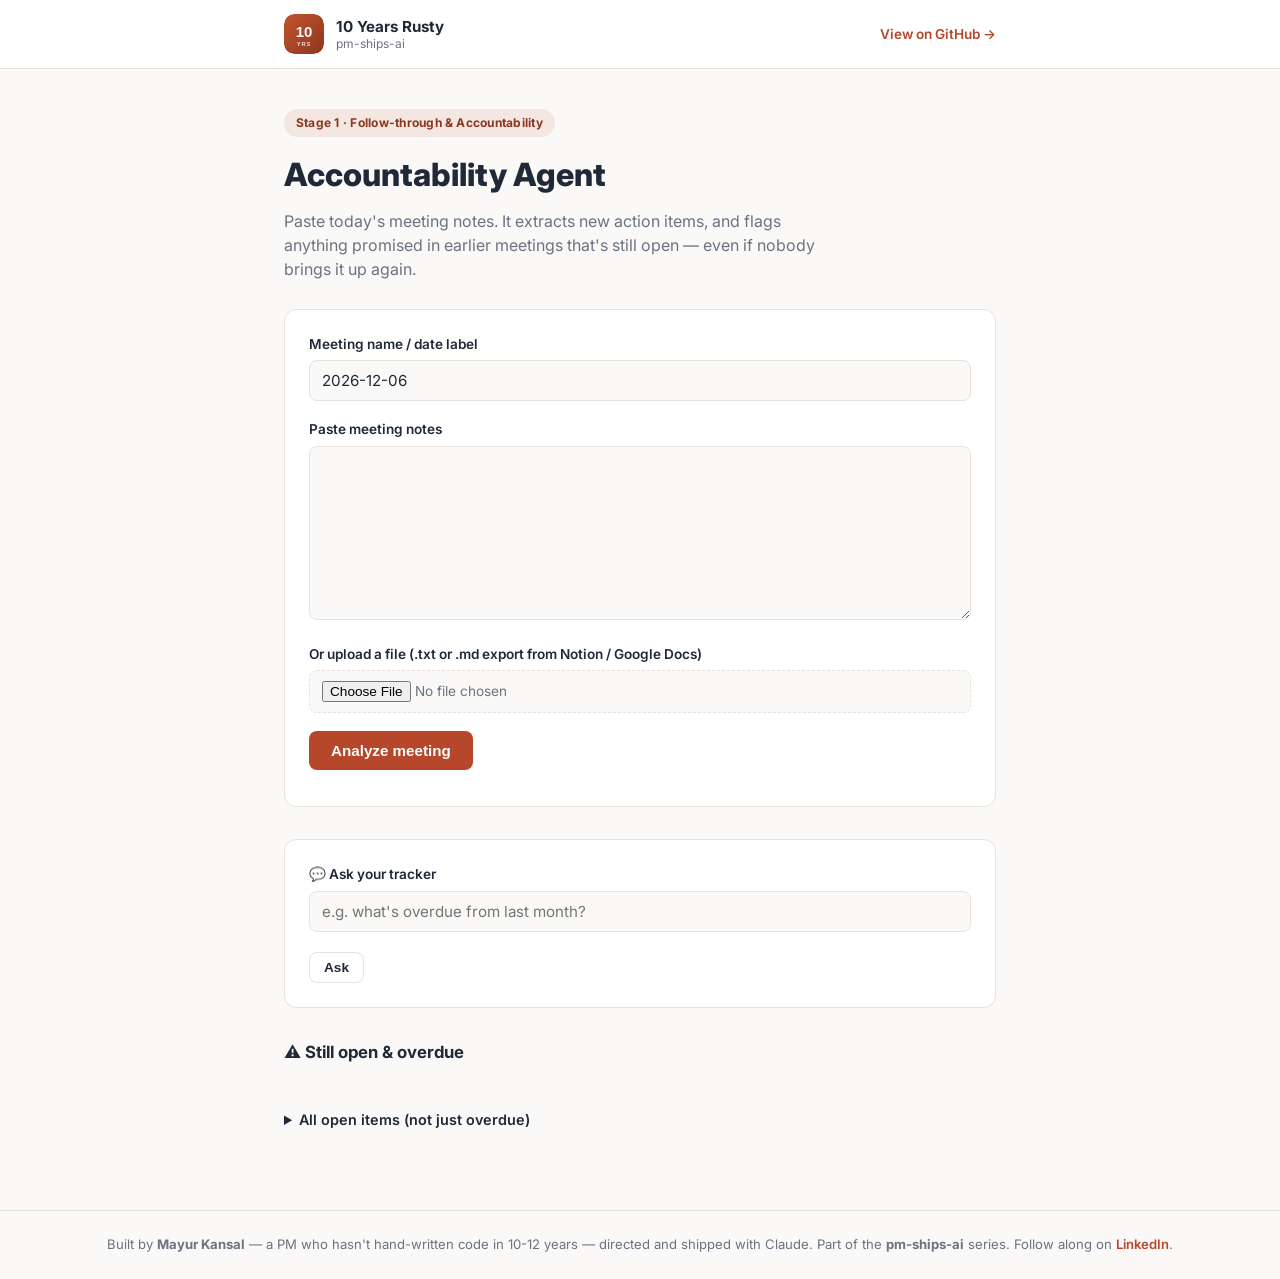
==== agents/01-accountability-agent/frontend/index.html @ 841f5b3c "Initial commit: Accountability Agent v0.1+v0.2, PM slash-command toolkit" ====
<!DOCTYPE html>
<html lang="en">
<head>
<meta charset="UTF-8">
<meta name="viewport" content="width=device-width, initial-scale=1.0">
<title>Accountability Agent · pm-ships-ai</title>
<link rel="icon" href="logo.svg" type="image/svg+xml">
<link rel="preconnect" href="https://fonts.googleapis.com">
<link href="https://fonts.googleapis.com/css2?family=Inter:wght@400;500;600;700;800&display=swap" rel="stylesheet">
<link rel="stylesheet" href="styles.css">
</head>
<body>
<header class="topbar">
  <div class="topbar-inner">
    <div class="brand">
      <img src="logo.svg" alt="pm-ships-ai" class="brand-logo">
      <div class="brand-text">
        <span class="brand-name">10 Years Rusty</span>
        <span class="brand-sub">pm-ships-ai</span>
      </div>
    </div>
    <a class="repo-link" href="https://github.com/" target="_blank" rel="noopener">View on GitHub &rarr;</a>
  </div>
</header>

<main class="container">
  <section class="hero">
    <span class="stage-pill">Stage 1 &middot; Follow-through &amp; Accountability</span>
    <h1>Accountability Agent</h1>
    <p class="hero-copy">Paste today's meeting notes. It extracts new action items, and flags anything promised in earlier meetings that's still open — even if nobody brings it up again.</p>
  </section>

  <section class="card panel">
    <div class="field">
      <label for="meeting-label">Meeting name / date label</label>
      <input id="meeting-label" type="text" />
    </div>
    <div class="field">
      <label for="meeting-text">Paste meeting notes</label>
      <textarea id="meeting-text" rows="8"></textarea>
    </div>
    <div class="field">
      <label for="meeting-file">Or upload a file (.txt or .md export from Notion / Google Docs)</label>
      <input id="meeting-file" type="file" accept=".txt,.md,text/plain,text/markdown" />
    </div>
    <button id="analyze-btn" class="btn-primary">Analyze meeting</button>
    <div id="analyze-status" class="status-line"></div>
  </section>

  <section class="card panel">
    <div class="field" style="margin-bottom: 10px;">
      <label for="ask-input">💬 Ask your tracker</label>
      <input id="ask-input" type="text" placeholder="e.g. what's overdue from last month?" />
    </div>
    <button id="ask-btn" class="btn-secondary">Ask</button>
    <div id="ask-answer" class="ask-answer hidden"></div>
  </section>

  <section id="new-items-section" class="results-section hidden">
    <h2>🆕 New action items</h2>
    <div id="new-items-list" class="card-list"></div>
  </section>

  <section id="resolved-section" class="results-section hidden">
    <h2>✅ Resolved since last time</h2>
    <div id="resolved-list" class="card-list"></div>
  </section>

  <section class="results-section">
    <h2>⚠️ Still open &amp; overdue</h2>
    <div id="overdue-list" class="card-list"></div>
    <p id="overdue-empty" class="empty-note hidden">Nothing overdue right now.</p>
  </section>

  <details class="all-items">
    <summary>All open items (not just overdue)</summary>
    <ul id="all-items-list"></ul>
  </details>
</main>

<footer class="footer">
  Built by <strong>Mayur Kansal</strong> — a PM who hasn't hand-written code in 10-12 years — directed and shipped with Claude. Part of the <strong>pm-ships-ai</strong> series. Follow along on <a href="https://www.linkedin.com/in/mayurkansal" target="_blank" rel="noopener">LinkedIn</a>.
</footer>

<script src="app.js"></script>
</body>
</html>
---- agents/01-accountability-agent/frontend/styles.css ----
/* pm-ships-ai shared brand tokens — rust/copper theme. Copy this file into
   every new agent's frontend/ folder to keep the family look consistent. */
:root {
  --rust: #B7472A;
  --rust-dark: #8F3620;
  --charcoal: #1F2937;
  --muted: #6B7280;
  --bg: #FAF9F7;
  --card-bg: #FFFFFF;
  --border: #E7E2DC;
  --green: #2F9E44;
  --red: #C0392B;
  --radius: 12px;
}

* { box-sizing: border-box; }

body {
  margin: 0;
  background: var(--bg);
  color: var(--charcoal);
  font-family: 'Inter', -apple-system, BlinkMacSystemFont, sans-serif;
  line-height: 1.5;
}

.topbar {
  border-bottom: 1px solid var(--border);
  background: var(--card-bg);
}
.topbar-inner {
  max-width: 760px;
  margin: 0 auto;
  padding: 14px 24px;
  display: flex;
  align-items: center;
  justify-content: space-between;
}
.brand { display: flex; align-items: center; gap: 12px; }
.brand-logo { width: 40px; height: 40px; border-radius: 10px; display: block; }
.brand-text { display: flex; flex-direction: column; line-height: 1.25; }
.brand-name { font-weight: 700; font-size: 0.95rem; }
.brand-sub { font-size: 0.75rem; color: var(--muted); }
.repo-link { font-size: 0.85rem; color: var(--rust); text-decoration: none; font-weight: 600; }
.repo-link:hover { color: var(--rust-dark); }

.container { max-width: 760px; margin: 0 auto; padding: 40px 24px 80px; }

.hero { margin-bottom: 28px; }
.stage-pill {
  display: inline-block;
  background: rgba(183, 71, 42, 0.1);
  color: var(--rust-dark);
  font-size: 0.75rem;
  font-weight: 700;
  padding: 5px 12px;
  border-radius: 999px;
  margin-bottom: 14px;
  letter-spacing: 0.02em;
}
.hero h1 { font-size: 2rem; margin: 0 0 10px; font-weight: 800; }
.hero-copy { color: var(--muted); margin: 0; max-width: 560px; }

.card, .panel {
  background: var(--card-bg);
  border: 1px solid var(--border);
  border-radius: var(--radius);
  padding: 24px;
}
.panel { margin-bottom: 32px; }

.field { margin-bottom: 18px; }
.field label { display: block; font-weight: 600; font-size: 0.85rem; margin-bottom: 6px; }
.field input, .field textarea {
  width: 100%;
  border: 1px solid var(--border);
  border-radius: 8px;
  padding: 10px 12px;
  font-family: inherit;
  font-size: 0.95rem;
  color: var(--charcoal);
  background: var(--bg);
  resize: vertical;
}
.field input:focus, .field textarea:focus {
  outline: none;
  border-color: var(--rust);
  box-shadow: 0 0 0 3px rgba(183, 71, 42, 0.12);
}

.btn-primary {
  background: var(--rust);
  color: #fff;
  border: none;
  border-radius: 8px;
  padding: 11px 22px;
  font-weight: 600;
  font-size: 0.95rem;
  cursor: pointer;
  transition: background 0.15s ease;
}
.btn-primary:hover { background: var(--rust-dark); }
.btn-primary:disabled { opacity: 0.6; cursor: not-allowed; }

.btn-secondary {
  background: transparent;
  border: 1px solid var(--border);
  border-radius: 8px;
  padding: 7px 14px;
  font-weight: 600;
  font-size: 0.85rem;
  color: var(--charcoal);
  cursor: pointer;
  margin-top: 10px;
}
.btn-secondary:hover { border-color: var(--rust); color: var(--rust); }

.status-line { margin-top: 12px; font-size: 0.9rem; color: var(--muted); }

.results-section { margin-bottom: 32px; }
.results-section h2 { font-size: 1.05rem; margin: 0 0 12px; }

.card-list { display: flex; flex-direction: column; gap: 10px; }
.item-card {
  background: var(--card-bg);
  border: 1px solid var(--border);
  border-left: 4px solid var(--border);
  border-radius: 10px;
  padding: 14px 16px;
}
.item-card.border-rust { border-left-color: var(--rust); }
.item-card.border-green { border-left-color: var(--green); }
.item-card.border-red { border-left-color: var(--red); }
.item-title { font-weight: 700; }
.item-meta { font-size: 0.85rem; color: var(--muted); margin-top: 4px; }

.empty-note { color: var(--muted); font-size: 0.9rem; }

.field input[type="file"] {
  border: 1px dashed var(--border);
  border-radius: 8px;
  padding: 10px 12px;
  background: var(--bg);
  font-size: 0.85rem;
  color: var(--muted);
  width: 100%;
}

.ask-answer {
  margin-top: 14px;
  padding: 14px 16px;
  background: var(--bg);
  border: 1px solid var(--border);
  border-radius: 8px;
  font-size: 0.92rem;
  white-space: pre-wrap;
}

.all-items { margin-top: 8px; color: var(--muted); font-size: 0.9rem; }
.all-items summary { cursor: pointer; font-weight: 600; color: var(--charcoal); }
.all-items ul { margin-top: 10px; padding-left: 20px; }

.hidden { display: none; }

.footer {
  text-align: center;
  color: var(--muted);
  font-size: 0.82rem;
  padding: 24px;
  border-top: 1px solid var(--border);
}
.footer a {
  color: var(--rust);
  font-weight: 600;
  text-decoration: none;
}
.footer a:hover {
  color: var(--rust-dark);
  text-decoration: underline;
}
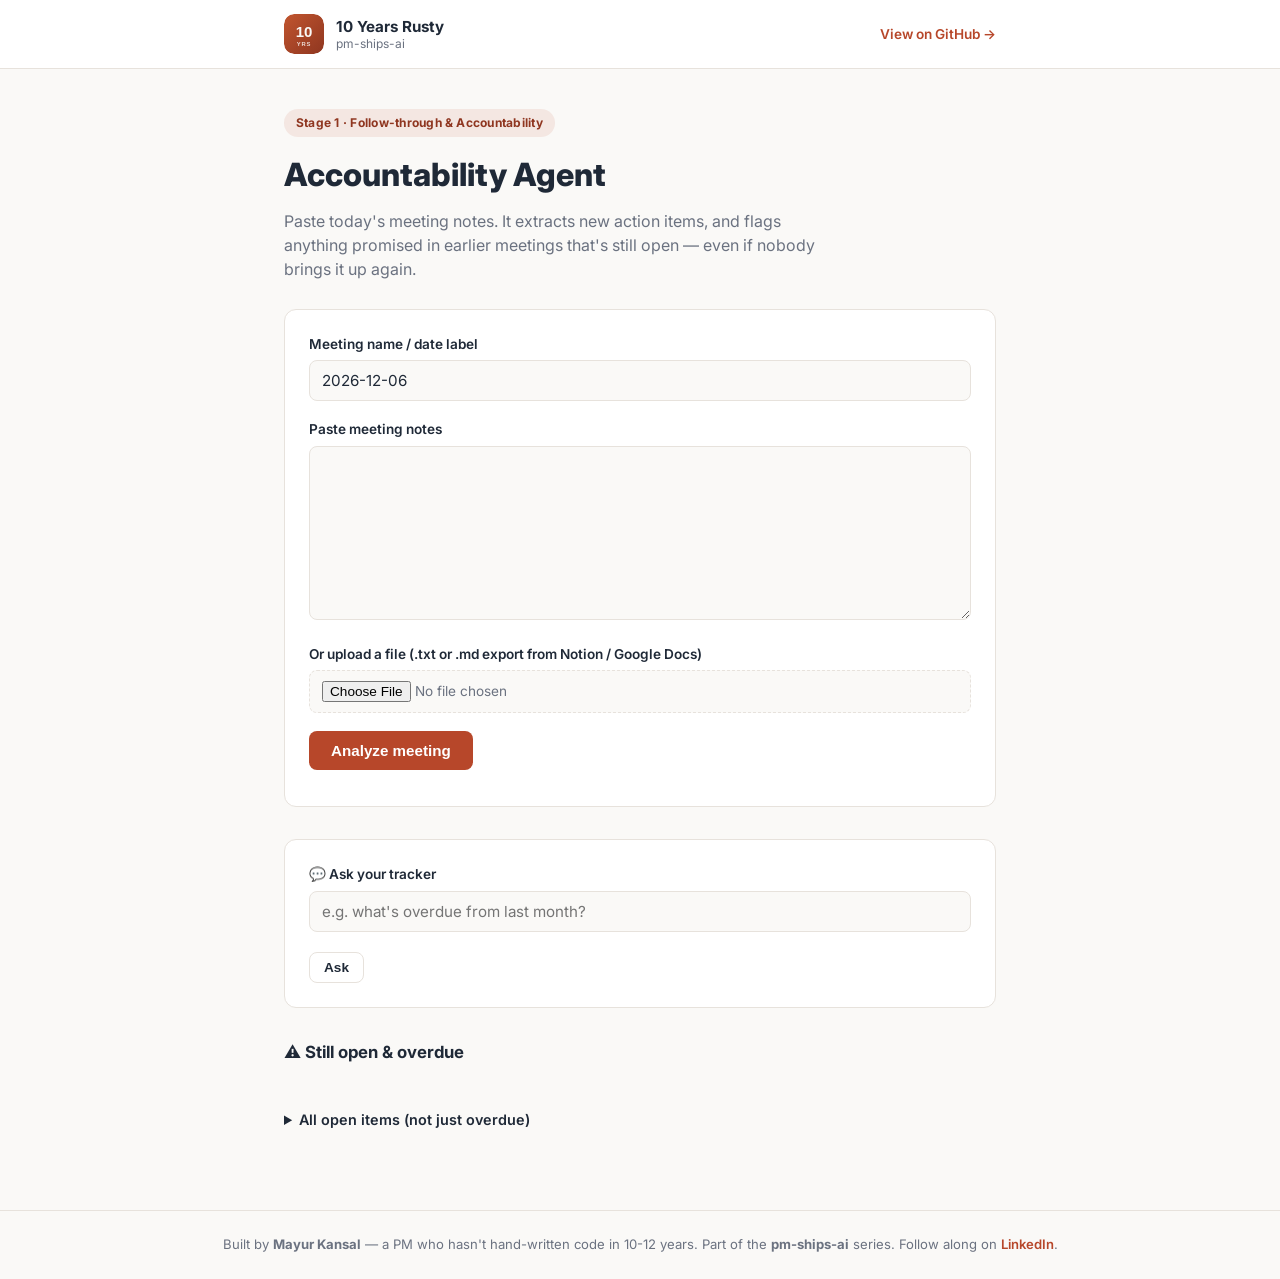
==== commit cd1ea9d5: "Redesign portfolio site: immersive dark hero, stat counters, scroll-reveal cards; drop Claude-attrib" ====
--- a/agents/01-accountability-agent/frontend/index.html
+++ b/agents/01-accountability-agent/frontend/index.html
@@ -19,7 +19,7 @@
         <span class="brand-sub">pm-ships-ai</span>
       </div>
     </div>
-    <a class="repo-link" href="https://github.com/" target="_blank" rel="noopener">View on GitHub &rarr;</a>
+    <a class="repo-link" href="https://github.com/mayurkansal/pm-ships-ai/tree/main/agents/01-accountability-agent" target="_blank" rel="noopener">View on GitHub &rarr;</a>
   </div>
 </header>
 
@@ -79,7 +79,7 @@
 </main>
 
 <footer class="footer">
-  Built by <strong>Mayur Kansal</strong> — a PM who hasn't hand-written code in 10-12 years — directed and shipped with Claude. Part of the <strong>pm-ships-ai</strong> series. Follow along on <a href="https://www.linkedin.com/in/mayurkansal" target="_blank" rel="noopener">LinkedIn</a>.
+  Built by <strong>Mayur Kansal</strong> — a PM who hasn't hand-written code in 10-12 years. Part of the <strong>pm-ships-ai</strong> series. Follow along on <a href="https://www.linkedin.com/in/mayurkansal" target="_blank" rel="noopener">LinkedIn</a>.
 </footer>
 
 <script src="app.js"></script>
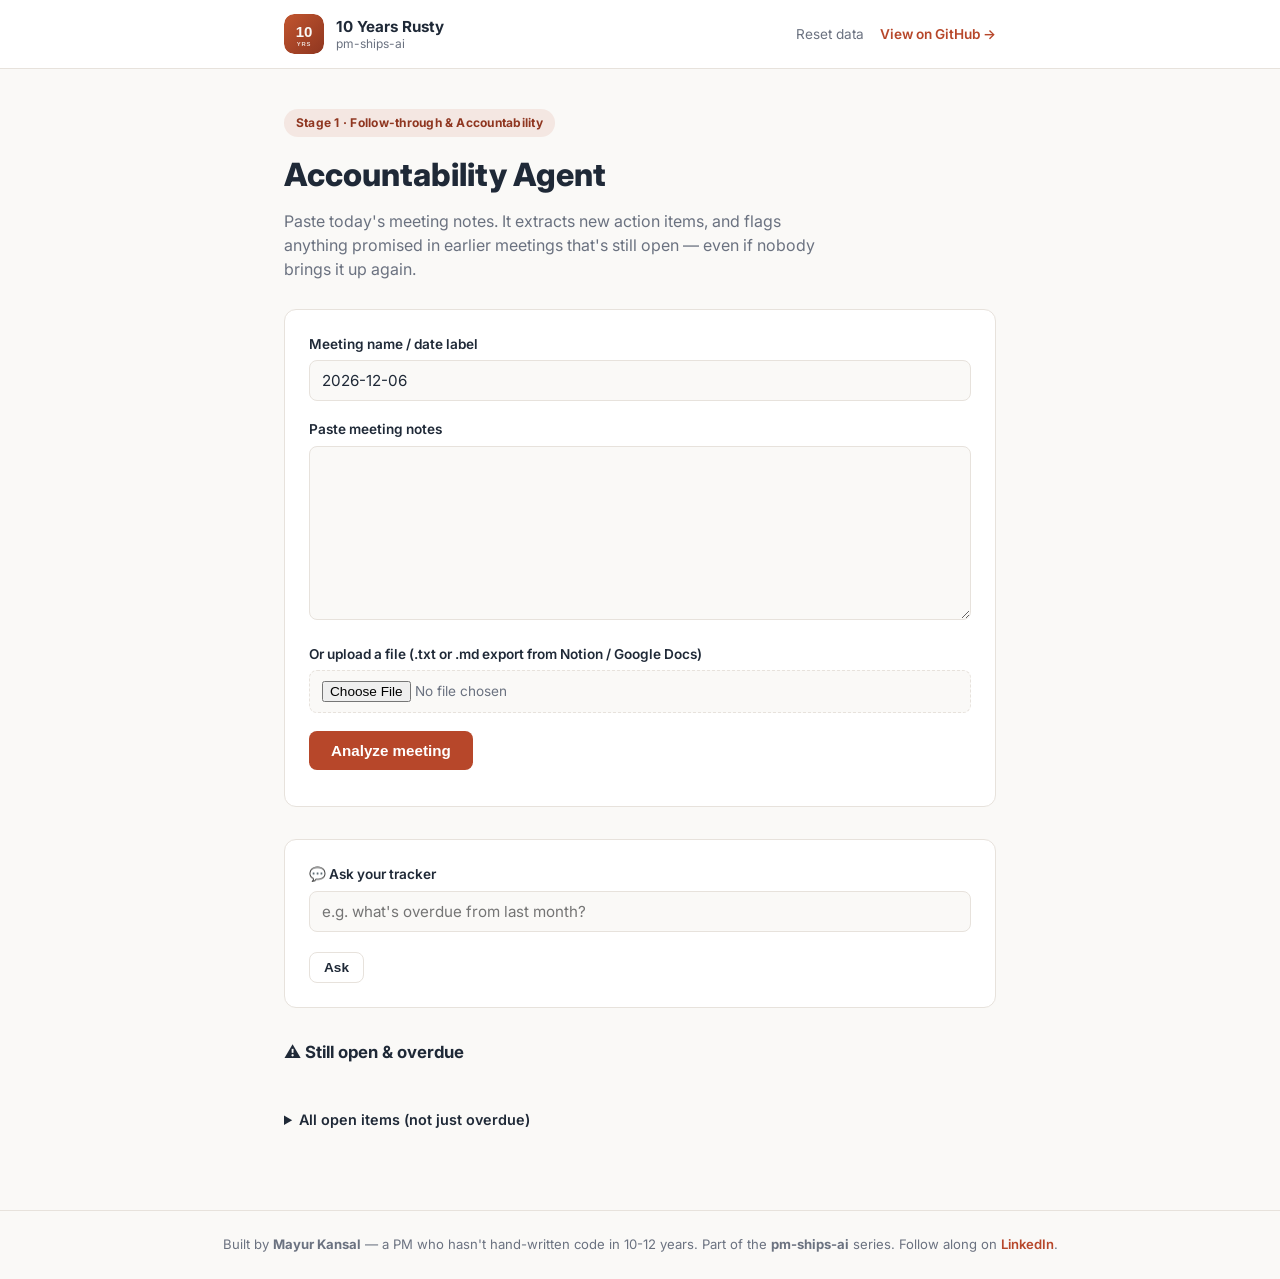
==== commit de26741b: "Add self-serve Reset data button to Accountability Agent" ====
--- a/agents/01-accountability-agent/frontend/index.html
+++ b/agents/01-accountability-agent/frontend/index.html
@@ -19,7 +19,10 @@
         <span class="brand-sub">pm-ships-ai</span>
       </div>
     </div>
-    <a class="repo-link" href="https://github.com/mayurkansal/pm-ships-ai/tree/main/agents/01-accountability-agent" target="_blank" rel="noopener">View on GitHub &rarr;</a>
+    <div style="display:flex; align-items:center; gap:16px;">
+      <button id="reset-btn" class="reset-link" type="button">Reset data</button>
+      <a class="repo-link" href="https://github.com/mayurkansal/pm-ships-ai/tree/main/agents/01-accountability-agent" target="_blank" rel="noopener">View on GitHub &rarr;</a>
+    </div>
   </div>
 </header>
 
--- a/agents/01-accountability-agent/frontend/styles.css
+++ b/agents/01-accountability-agent/frontend/styles.css
@@ -42,6 +42,8 @@
 .brand-sub { font-size: 0.75rem; color: var(--muted); }
 .repo-link { font-size: 0.85rem; color: var(--rust); text-decoration: none; font-weight: 600; }
 .repo-link:hover { color: var(--rust-dark); }
+.reset-link { font-size: 0.85rem; color: var(--muted); background: none; border: none; font-family: inherit; cursor: pointer; padding: 0; }
+.reset-link:hover { color: var(--charcoal); text-decoration: underline; }
 
 .container { max-width: 760px; margin: 0 auto; padding: 40px 24px 80px; }
 
